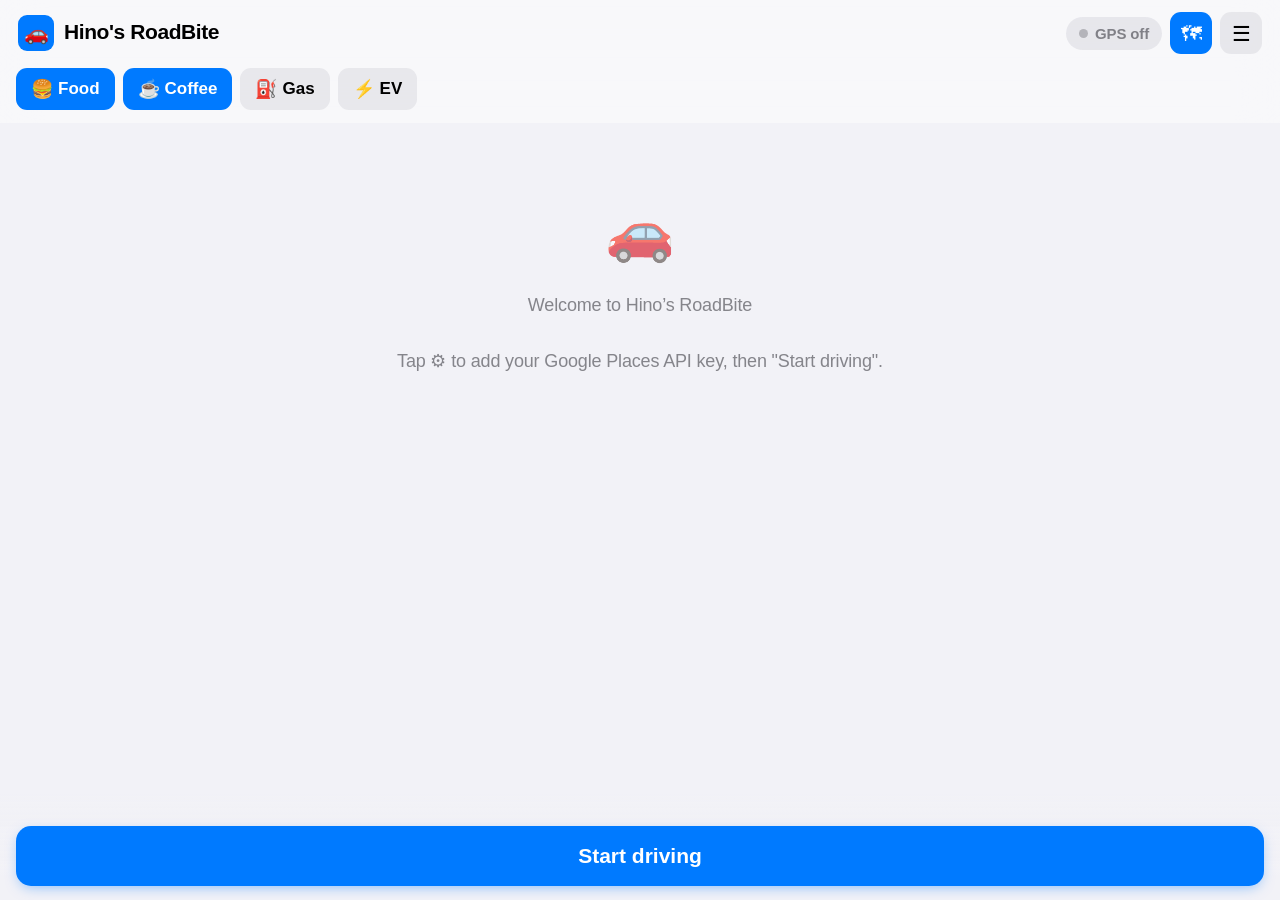
==== index.html @ 7e25fa5a "Add miles/kilometers units toggle in settings - Distances stored in miles internally; displayed in m" ====
<!DOCTYPE html>
<html lang="en">
<head>
  <meta charset="UTF-8" />
  <meta name="viewport" content="width=device-width, initial-scale=1, viewport-fit=cover, maximum-scale=1, user-scalable=no" />
  <meta name="theme-color" media="(prefers-color-scheme: light)" content="#f9f9fb" />
  <meta name="theme-color" media="(prefers-color-scheme: dark)" content="#141416" />
  <meta name="apple-mobile-web-app-capable" content="yes" />
  <meta name="apple-mobile-web-app-status-bar-style" content="default" />
  <meta name="apple-mobile-web-app-title" content="Hino's RoadBite" />
  <link rel="manifest" href="manifest.webmanifest" />
  <link rel="apple-touch-icon" href="icon-180.png" />
  <link rel="stylesheet" href="style.css" />
  <title>Hino's RoadBite — eats & coffee ahead</title>
</head>
<body>
  <header id="status-bar">
    <div class="brand">
      <span class="logo">🚗</span>
      <span class="title">Hino's RoadBite</span>
    </div>
    <div class="header-actions">
      <div id="gps" class="gps off">
        <span class="dot"></span>
        <span id="gps-text">GPS off</span>
      </div>
      <button id="map-toggle" class="icon-btn" aria-label="Toggle map">🗺</button>
      <button id="menu-btn" class="icon-btn" aria-label="Menu">☰</button>
    </div>
  </header>

  <nav id="filters">
    <div class="cats" id="cat-list">
      <button class="cat-chip active" data-cat="food"><span>🍔</span> Food</button>
      <button class="cat-chip active" data-cat="coffee"><span>☕</span> Coffee</button>
      <button class="cat-chip" data-cat="gas"><span>⛽</span> Gas</button>
      <button class="cat-chip" data-cat="ev"><span>⚡</span> EV</button>
    </div>
  </nav>

  <main>
    <div id="map-wrap" class="map-wrap hidden">
      <div id="map" class="map"></div>
      <button id="recenter-btn" class="recenter" aria-label="Recenter on my location">
        <svg viewBox="0 0 24 24" fill="none" stroke="currentColor" stroke-width="2" stroke-linecap="round">
          <circle cx="12" cy="12" r="6"/>
          <line x1="12" y1="1.5" x2="12" y2="4"/><line x1="12" y1="20" x2="12" y2="22.5"/>
          <line x1="1.5" y1="12" x2="4" y2="12"/><line x1="20" y1="12" x2="22.5" y2="12"/>
          <circle cx="12" cy="12" r="1.6" fill="currentColor" stroke="none"/>
        </svg>
      </button>
    </div>
    <div id="quick-dest" class="quick hidden"></div>
    <div id="heading-banner" class="hidden"></div>
    <div id="controls" class="hidden">
      <div class="controls-row">
        <div class="sort-seg" id="sort-seg">
          <button class="sort-btn active" data-sort="best">Best</button>
          <button class="sort-btn" data-sort="closest">Closest</button>
          <button class="sort-btn" data-sort="cheapest">Cheapest</button>
        </div>
        <button id="opennow-toggle" class="chip">Open now</button>
      </div>
      <div class="controls-row time-row" id="time-seg">
        <span class="time-label">⏱ Reach in</span>
        <button class="time-btn active" data-min="0">Any</button>
        <button class="time-btn" data-min="15">15 min</button>
        <button class="time-btn" data-min="30">30 min</button>
        <button class="time-btn" data-min="60">1 hr</button>
      </div>
    </div>
    <ul id="results"></ul>
    <div id="empty" class="empty hidden"></div>
  </main>

  <button id="start-btn" class="primary">Start driving</button>

  <!-- Settings sheet -->
  <div id="settings" class="sheet hidden">
    <div class="sheet-inner">
      <h2>Settings</h2>

      <label class="field">
        <span>Google Places API key</span>
        <input id="api-key" type="text" placeholder="AIza…" autocomplete="off" spellcheck="false" />
        <small>Stored only on this device. Needs Maps JavaScript API + Places API (New) enabled.</small>
      </label>

      <label class="field">
        <span>Destination <span id="dest-status" class="muted"></span></span>
        <input id="dest" type="text" placeholder="e.g. Lewiston, ME" autocomplete="off" />
        <small>Sets your travel direction toward this place. Leave blank to use your live GPS heading.</small>
      </label>

      <label class="field">
        <span>🏠 Home <span id="home-status" class="muted"></span></span>
        <input id="home" type="text" placeholder="e.g. Philadelphia, PA" autocomplete="off" />
        <small>Appears as a one-tap destination on the home screen.</small>
      </label>

      <div class="field">
        <span>⭐ Favorite destinations</span>
        <div id="fav-list" class="favs"></div>
        <div class="fav-add">
          <input id="fav-input" type="text" placeholder="Add a place…" autocomplete="off" />
          <button id="fav-add-btn" type="button" class="chip">Add</button>
        </div>
        <small id="fav-msg">Saved places show as one-tap chips at the top of the home screen.</small>
      </div>

      <div class="field">
        <span>Cuisines <span class="muted">(food category)</span></span>
        <div id="cuisine-list" class="cuisines"></div>
        <small>Pick one or more to narrow restaurants. None selected = all restaurants.</small>
      </div>

      <label class="field row">
        <input id="starbucks-only" type="checkbox" />
        <span>Starbucks only (coffee)</span>
      </label>

      <label class="field row">
        <input id="alert-nearby" type="checkbox" />
        <span>Buzz me when a great stop (≥4.5★) is within 1 mi</span>
      </label>

      <label class="field row">
        <input id="units-km" type="checkbox" />
        <span>Show distances in kilometers</span>
      </label>

      <label class="field row">
        <input id="ahead-only" type="checkbox" checked />
        <span>Only show places ahead of me</span>
      </label>

      <hr />

      <details>
        <summary>Fine-tuning (ratings, detour, range)</summary>
        <div id="stepper-list" class="steppers-list"></div>
      </details>
      <details>
        <summary>How to use</summary>
        <ol class="help">
          <li>Pick what you want from the chips up top — <b>Food</b>, <b>Coffee</b>, <b>Gas</b>, <b>EV</b> (tap more than one).</li>
          <li>Tap <b>Start driving</b> to use your live GPS. Results refresh as you drive.</li>
          <li>Set a <b>Destination</b> (or tap <b>Home</b> / a ⭐ favorite) to aim suggestions that way — or leave it on <b>📍 Live</b> to follow your heading.</li>
          <li>Use <b>Best / Closest / Cheapest</b> to re-sort, and <b>Open now</b> to hide closed spots.</li>
          <li>Tap the blue arrow for turn-by-turn in Maps. Tap a row to find it on the 🗺 map (and a pin to find its row).</li>
        </ol>
      </details>

      <details>
        <summary>About</summary>
        <p class="muted">Hino’s RoadBite finds well-rated restaurants, coffee, gas, and EV charging just ahead of you on a drive — ranked by how little they add to your route. Built for the Philadelphia ⇄ Lewiston, ME run. Place data and ratings from Google.</p>
        <p class="muted">Version <span id="app-version">1.0</span> · <a href="https://github.com/srinidharmalingam-create/roadbite" target="_blank" rel="noopener">source</a></p>
      </details>

      <details>
        <summary>Simulate driving (testing)</summary>
        <p class="muted">Run a mock Philly→Lewiston drive without moving. Useful to try the app at your desk.</p>
        <button id="sim-btn" class="chip">▶ Start simulation</button>
      </details>

      <button id="settings-done" class="primary">Done</button>
    </div>
  </div>

  <!-- Destination prompt (shown on Start driving when none is set) -->
  <div id="dest-prompt" class="sheet hidden">
    <div class="sheet-inner">
      <h2>Where are you headed?</h2>
      <p class="muted">Pick a destination so suggestions stay strictly ahead on your route. You can change it anytime.</p>
      <div id="prompt-quick" class="quick-prompt"></div>
      <label class="field">
        <input id="prompt-dest" type="text" placeholder="Enter a destination…" autocomplete="off" />
      </label>
      <button id="prompt-go" class="primary">Start driving</button>
      <button id="prompt-skip" class="linkbtn">Skip — use my live heading</button>
    </div>
  </div>

  <script src="config.js"></script>
  <script src="app.js"></script>
</body>
</html>
---- style.css ----
:root {
  /* Apple "light" system palette */
  --bg: #f2f2f7;
  --bg-elev: #ffffff;
  --card: #ffffff;
  --label: #000000;
  --label-2: rgba(60,60,67,.6);
  --label-3: rgba(60,60,67,.3);
  --separator: rgba(60,60,67,.18);
  --fill: rgba(118,118,128,.12);
  --fill-2: rgba(118,118,128,.16);
  --blue: #007aff;
  --green: #34c759;
  --red: #ff3b30;
  --orange: #ff9500;
  --brown: #a2845e;
  --gas: #5856d6;
  --ev: #30b0c7;
  --star: #ff9f0a;
  --seg-sel: #ffffff;
  --header-bg: rgba(249,249,251,.8);

  --radius: 14px;
  --safe-top: env(safe-area-inset-top, 0px);
  --safe-bottom: env(safe-area-inset-bottom, 0px);
}

@media (prefers-color-scheme: dark) {
  :root {
    --bg: #000000;
    --bg-elev: #1c1c1e;
    --card: #1c1c1e;
    --label: #ffffff;
    --label-2: rgba(235,235,245,.6);
    --label-3: rgba(235,235,245,.3);
    --separator: rgba(84,84,88,.65);
    --fill: rgba(118,118,128,.24);
    --fill-2: rgba(118,118,128,.36);
    --blue: #0a84ff;
    --green: #30d158;
    --red: #ff453a;
    --orange: #ff9f0a;
    --brown: #ac8e68;
    --gas: #5e5ce6;
    --ev: #40c8e0;
    --star: #ffd60a;
    --seg-sel: #636366;
    --header-bg: rgba(20,20,22,.8);
  }
}

* { box-sizing: border-box; -webkit-tap-highlight-color: transparent; }

html, body {
  margin: 0;
  color: var(--label);
  background: var(--bg);
  font-family: -apple-system, BlinkMacSystemFont, "SF Pro Text", "Segoe UI", Roboto, sans-serif;
  height: 100%;
  -webkit-font-smoothing: antialiased;
  letter-spacing: -.01em;
}

body {
  display: flex;
  flex-direction: column;
  min-height: 100dvh;
  padding-top: var(--safe-top);
  padding-bottom: var(--safe-bottom);
}

/* ---------- Header ---------- */
#status-bar {
  display: flex; align-items: center; justify-content: space-between;
  padding: 12px 18px 10px;
  position: sticky; top: 0; z-index: 6;
  background: var(--header-bg);
  backdrop-filter: saturate(180%) blur(20px);
  -webkit-backdrop-filter: saturate(180%) blur(20px);
}
.brand { display: flex; align-items: center; gap: 10px; min-width: 0; flex: 1 1 auto; }
.brand .logo {
  font-size: 20px; width: 36px; height: 36px; flex: 0 0 auto; display: grid; place-items: center;
  border-radius: 9px; background: var(--blue);
}
.brand .title {
  font-weight: 700; font-size: 21px; letter-spacing: -.02em;
  white-space: nowrap; overflow: hidden; text-overflow: ellipsis;
}

.header-actions { display: flex; align-items: center; gap: 8px; flex: 0 0 auto; }
.icon-btn {
  flex: 0 0 auto; width: 42px; height: 42px; border-radius: 11px; border: 0;
  background: var(--fill); color: var(--label); font-size: 21px; line-height: 1; cursor: pointer;
  display: grid; place-items: center; transition: .15s;
}
.icon-btn:active { opacity: .6; }
.icon-btn.active { background: var(--blue); color: #fff; }

.gps {
  display: flex; align-items: center; gap: 7px; flex: 0 0 auto;
  font-size: 15px; font-weight: 600;
  padding: 8px 13px; border-radius: 999px;
  background: var(--fill); color: var(--label-2);
}
/* On narrow screens (e.g. a folded cover display) shrink GPS to just the dot. */
@media (max-width: 400px) {
  #gps-text { display: none; }
  .gps { padding: 10px; }
}
.gps .dot { width: 9px; height: 9px; border-radius: 50%; background: var(--label-3); }
.gps.on { color: var(--green); background: rgba(52,199,89,.15); }
.gps.on .dot { background: var(--green); animation: pulse 1.8s infinite; }
.gps.error { color: var(--red); background: rgba(255,59,48,.15); }
.gps.error .dot { background: var(--red); }
@keyframes pulse {
  0% { box-shadow: 0 0 0 0 rgba(52,199,89,.5); }
  70% { box-shadow: 0 0 0 7px rgba(52,199,89,0); }
  100% { box-shadow: 0 0 0 0 rgba(52,199,89,0); }
}

/* ---------- Filters: category chips ---------- */
#filters {
  display: flex; align-items: center; gap: 8px;
  padding: 4px 16px 12px;
  position: sticky; top: 56px; z-index: 5;
  background: var(--header-bg);
  backdrop-filter: saturate(180%) blur(20px);
  -webkit-backdrop-filter: saturate(180%) blur(20px);
}
.cats {
  display: flex; flex-wrap: nowrap; gap: 8px; flex: 1; overflow-x: auto;
  scrollbar-width: none; padding-bottom: 1px;
}
.cats::-webkit-scrollbar { display: none; }
.cat-chip {
  flex: 0 0 auto; border: 0; background: var(--fill); color: var(--label);
  font-size: 17px; font-weight: 600; padding: 10px 15px; border-radius: 11px;
  cursor: pointer; transition: .15s; display: inline-flex; align-items: center; gap: 5px;
}
.cat-chip span { font-size: 18px; }
.cat-chip:active { opacity: .6; }
.cat-chip.active { background: var(--blue); color: #fff; }
.chip {
  border: 0; background: var(--fill); color: var(--blue);
  font-size: 19px; font-weight: 600; padding: 10px 14px; border-radius: 11px; cursor: pointer;
  white-space: nowrap; transition: .15s; flex: 0 0 auto;
}
.chip:active { opacity: .6; }

/* ---------- Main ---------- */
main { flex: 1; overflow-y: auto; padding: 6px 16px 140px; }

/* Map */
.map-wrap { position: relative; margin: 4px 0 12px; }
.map {
  width: 100%; height: 220px; border-radius: 14px; overflow: hidden;
  background: var(--fill);
}
.recenter {
  position: absolute; right: 12px; bottom: 12px;
  width: 46px; height: 46px; border-radius: 50%;
  border: 0; background: var(--bg-elev); color: var(--blue); cursor: pointer;
  box-shadow: 0 2px 10px rgba(0,0,0,.28);
  display: grid; place-items: center;
}
.recenter svg { width: 24px; height: 24px; }
.recenter:active { opacity: .7; }

/* Sort + Open-now controls */
#controls { display: flex; flex-direction: column; gap: 8px; margin-bottom: 12px; }
.controls-row { display: flex; align-items: center; gap: 8px; }
.time-row { gap: 6px; overflow-x: auto; scrollbar-width: none; }
.time-row::-webkit-scrollbar { display: none; }
.time-label { font-size: 14px; font-weight: 600; color: var(--label-2); flex: 0 0 auto; }
.time-btn {
  flex: 0 0 auto; border: 0; background: var(--fill); color: var(--label);
  font-size: 14px; font-weight: 600; padding: 8px 12px; border-radius: 9px; cursor: pointer; transition: .15s;
}
.time-btn:active { opacity: .6; }
.time-btn.active { background: var(--blue); color: #fff; }
.sort-seg {
  display: flex; background: var(--fill); border-radius: 10px; padding: 3px; flex: 1;
}
.sort-btn {
  flex: 1; border: 0; background: transparent; color: var(--label);
  font-size: 15px; font-weight: 600; padding: 8px 4px; border-radius: 8px;
  cursor: pointer; transition: .15s;
}
.sort-btn.active {
  background: var(--seg-sel); color: var(--label);
  box-shadow: 0 3px 8px rgba(0,0,0,.12), 0 1px 1px rgba(0,0,0,.04);
}
#opennow-toggle { font-size: 15px; }
#opennow-toggle.active { background: var(--green); color: #fff; }

/* Quick destination chips (Home + favorites) */
.quick {
  display: flex; gap: 8px; overflow-x: auto; padding: 4px 2px 12px;
  scrollbar-width: none;
}
.quick::-webkit-scrollbar { display: none; }
.qd {
  flex: 0 0 auto; border: .5px solid var(--separator); background: var(--card); color: var(--label);
  font-size: 16px; font-weight: 600; padding: 9px 15px; border-radius: 999px; cursor: pointer;
  transition: .15s; white-space: nowrap;
}
.qd:active { opacity: .6; }
.qd.active { background: var(--blue); color: #fff; border-color: var(--blue); }

#heading-banner {
  display: flex; align-items: center; justify-content: center; gap: 7px;
  color: var(--label-2); font-size: 16px; font-weight: 500;
  padding: 2px 0 14px; text-align: center;
}
#heading-banner b { color: var(--label); font-weight: 600; }
#heading-banner .sep { color: var(--label-3); }

/* Rows grouped into one inset card like Apple Maps lists */
#results {
  list-style: none; margin: 0; padding: 0;
  background: var(--card); border-radius: var(--radius); overflow: hidden;
  box-shadow: 0 1px 0 rgba(0,0,0,.02);
}

.row {
  display: flex; align-items: center; gap: 14px;
  padding: 15px 16px;
  position: relative;
  animation: rise .28s ease backwards;
}
.row + .row::before {
  content: ""; position: absolute; top: 0; left: 70px; right: 0;
  border-top: .5px solid var(--separator);
}
#results .row:nth-child(1){animation-delay:.02s} #results .row:nth-child(2){animation-delay:.05s}
#results .row:nth-child(3){animation-delay:.08s} #results .row:nth-child(4){animation-delay:.11s}
#results .row:nth-child(n+5){animation-delay:.14s}
@keyframes rise { from { opacity: 0; transform: translateY(6px); } to { opacity: 1; transform: none; } }
.row:active { background: var(--fill); }
.row.hl { animation: rowflash 1.6s ease; }
@keyframes rowflash {
  0%, 100% { background: transparent; }
  15%, 55% { background: rgba(10,132,255,.16); }
}

.cat-icon {
  width: 40px; height: 40px; border-radius: 9px; flex: 0 0 auto;
  display: grid; place-items: center; color: #fff;
}
.cat-icon svg { width: 24px; height: 24px; }
.row.food .cat-icon { background: var(--orange); }
.row.coffee .cat-icon { background: var(--brown); }
.row.gas .cat-icon { background: var(--gas); }
.row.ev .cat-icon { background: var(--ev); }

.info { flex: 1; min-width: 0; }
.title {
  font-weight: 600; font-size: 19px; letter-spacing: -.02em;
  white-space: nowrap; overflow: hidden; text-overflow: ellipsis; margin-bottom: 3px;
}
.sub, .line3 {
  font-size: 15.5px; color: var(--label-2);
  white-space: nowrap; overflow: hidden; text-overflow: ellipsis;
}
.line3 { margin-top: 2px; }
.sub .stars { color: var(--star); font-weight: 600; }
.sub .count { color: var(--label-2); }
.mid { margin: 0 5px; color: var(--label-3); }
.line3 .detour { color: var(--green); font-weight: 500; }
.line3 .open { color: var(--green); font-weight: 600; }
.line3 .open.closed { color: var(--red); }
.line3 .price { color: var(--green); font-weight: 700; }
.line3 .evinfo { color: var(--ev); font-weight: 600; }

.trail {
  flex: 0 0 auto; display: flex; flex-direction: column; align-items: center; gap: 6px;
}
.trail .away { font-size: 15px; font-weight: 600; color: var(--label-2); letter-spacing: -.02em; }
.trail .eta { font-size: 13px; font-weight: 700; color: var(--blue); margin-top: -2px; }
.trail-btns { display: flex; align-items: center; gap: 8px; }
.dirs {
  width: 50px; height: 50px; border-radius: 50%;
  border: 0; background: var(--blue); color: #fff; cursor: pointer;
  display: grid; place-items: center; transition: transform .12s;
}
.dirs svg { width: 25px; height: 25px; transform: translateX(-1px); }
.dirs:active { transform: scale(.9); }
.share {
  width: 40px; height: 40px; border-radius: 50%;
  border: 0; background: var(--fill); color: var(--blue); cursor: pointer;
  display: grid; place-items: center; transition: transform .12s;
}
.share svg { width: 20px; height: 20px; }
.share:active { transform: scale(.9); }

/* Toast */
#toast {
  position: fixed; left: 50%; bottom: calc(90px + var(--safe-bottom)); transform: translateX(-50%) translateY(10px);
  background: var(--label); color: var(--bg); font-size: 15px; font-weight: 600;
  padding: 12px 18px; border-radius: 999px; box-shadow: 0 6px 20px rgba(0,0,0,.3);
  opacity: 0; pointer-events: none; transition: opacity .2s, transform .2s; z-index: 30;
  max-width: 88%; text-align: center;
}
#toast.show { opacity: 1; transform: translateX(-50%) translateY(0); }

/* Destination prompt */
#dest-prompt .sheet-inner p { margin: 0 0 16px; font-size: 15px; line-height: 1.45; }
.quick-prompt { display: flex; flex-wrap: wrap; gap: 8px; margin-bottom: 16px; }
.quick-prompt:empty { display: none; }
#prompt-go { width: 100%; margin: 4px 0 0; }
.linkbtn {
  display: block; width: 100%; margin: 14px 0 0; padding: 12px;
  border: 0; background: transparent; color: var(--blue);
  font-size: 16px; font-weight: 600; cursor: pointer;
}
.linkbtn:active { opacity: .6; }

/* Stepper controls (replace sliders — no drag to catch while scrolling) */
.steppers-list { margin-top: 6px; }
.steppers-list .field { margin-bottom: 18px; }
.stepper { display: flex; align-items: center; justify-content: space-between; gap: 12px; }
.stepper-label { font-weight: 600; font-size: 16px; }
.stepper-ctl {
  display: flex; align-items: center; background: var(--fill); border-radius: 12px; flex: 0 0 auto;
}
.step-btn {
  width: 48px; height: 46px; border: 0; background: transparent; color: var(--blue);
  font-size: 26px; font-weight: 600; line-height: 1; cursor: pointer; display: grid; place-items: center;
}
.step-btn:active { opacity: .45; }
.stepper-val { min-width: 66px; text-align: center; font-size: 16px; font-weight: 700; }

/* ---------- Empty / welcome ---------- */
.empty {
  text-align: center; color: var(--label-2); padding: 60px 28px; font-size: 18px; line-height: 1.55;
  white-space: pre-line;
}
.empty .big { font-size: 56px; display: block; margin-bottom: 16px; }

/* ---------- Start button ---------- */
.primary {
  border: 0; color: #fff; font-size: 21px; font-weight: 600;
  padding: 18px; border-radius: 15px; cursor: pointer; background: var(--blue);
  margin: 0 16px calc(14px + var(--safe-bottom)); width: calc(100% - 32px);
  transition: transform .12s, opacity .12s;
  box-shadow: 0 4px 14px -4px rgba(0,122,255,.5);
}
.primary:active { opacity: .85; transform: scale(.99); }
#start-btn { position: fixed; bottom: 0; left: 0; z-index: 3; }
#start-btn.running { background: var(--red); box-shadow: 0 4px 14px -4px rgba(255,59,48,.5); }

/* fade behind fixed button */
body::after {
  content: ""; position: fixed; left: 0; right: 0; bottom: 0; height: 110px; pointer-events: none;
  background: linear-gradient(180deg, transparent, var(--bg) 78%); z-index: 1;
}

.hidden { display: none !important; }
.muted { color: var(--label-2); }

/* ---------- Settings sheet ---------- */
.sheet {
  position: fixed; inset: 0; z-index: 20;
  background: rgba(0,0,0,.35);
  display: flex; align-items: flex-end;
  animation: fade .2s ease;
}
@media (prefers-color-scheme: dark) { .sheet { background: rgba(0,0,0,.6); } }
@keyframes fade { from { opacity: 0; } to { opacity: 1; } }
.sheet-inner {
  background: var(--bg); width: 100%; max-height: 92dvh; overflow-y: auto;
  border-radius: 14px 14px 0 0; padding: 8px 20px calc(24px + var(--safe-bottom));
  animation: slideUp .3s cubic-bezier(.2,.85,.3,1);
}
@keyframes slideUp { from { transform: translateY(50px); } to { transform: none; } }
.sheet-inner::before {
  content: ""; display: block; width: 36px; height: 5px; border-radius: 99px;
  background: var(--label-3); margin: 0 auto 16px;
}
.sheet h2 { margin: 2px 0 22px; font-size: 26px; font-weight: 700; letter-spacing: -.02em; }
.field { display: flex; flex-direction: column; gap: 10px; margin-bottom: 24px; font-size: 16px; }
.field.row { flex-direction: row; align-items: center; gap: 13px; padding: 0; }
.field.row::before { content: none; }
.field > span { font-weight: 600; font-size: 17px; }
.field > span b { color: var(--blue); }
.field > span .muted { font-weight: 400; }

.cuisines { display: flex; flex-wrap: wrap; gap: 9px; }
.cuisine-chip {
  border: .5px solid var(--separator); background: var(--card); color: var(--label);
  font-size: 17px; font-weight: 500; padding: 9px 15px; border-radius: 999px; cursor: pointer;
  transition: .15s;
}
.cuisine-chip:active { opacity: .6; }
.cuisine-chip.active { background: var(--blue); color: #fff; border-color: var(--blue); }

#dest-status { font-size: 15px; font-weight: 500; }

.favs { display: flex; flex-direction: column; gap: 8px; }
.favs.empty-favs { display: none; }
.fav-row {
  display: flex; align-items: center; justify-content: space-between; gap: 10px;
  background: var(--card); border: .5px solid var(--separator); border-radius: 11px;
  padding: 11px 14px; font-size: 16px;
}
.fav-row span { overflow: hidden; text-overflow: ellipsis; white-space: nowrap; }
.fav-del {
  flex: 0 0 auto; border: 0; background: var(--fill); color: var(--label-2);
  width: 30px; height: 30px; border-radius: 50%; font-size: 14px; cursor: pointer;
}
.fav-del:active { opacity: .6; }
.fav-add { display: flex; gap: 8px; }
.fav-add input { flex: 1; }
.fav-add .chip { background: var(--blue); color: #fff; }
.field small { color: var(--label-2); font-weight: 400; line-height: 1.45; font-size: 15px; }
.field input[type=text] {
  background: var(--card); border: .5px solid var(--separator); color: var(--label);
  padding: 15px; border-radius: 11px; font-size: 18px;
}
.field input[type=text]:focus { outline: none; border-color: var(--blue); }
.field input[type=range] { accent-color: var(--blue); height: 30px; }
.field input[type=checkbox] { width: 26px; height: 26px; accent-color: var(--blue); }
.sheet hr { border: 0; border-top: .5px solid var(--separator); margin: 6px 0 18px; }
.sheet details summary { font-weight: 600; cursor: pointer; padding: 8px 0; color: var(--blue); font-size: 17px; }
.sheet details p { font-size: 15px; color: var(--label-2); line-height: 1.5; }
.sheet details p a { color: var(--blue); }
.help { font-size: 15px; color: var(--label); line-height: 1.55; margin: 6px 0; padding-left: 22px; }
.help li { margin-bottom: 8px; }
.help b { font-weight: 600; }
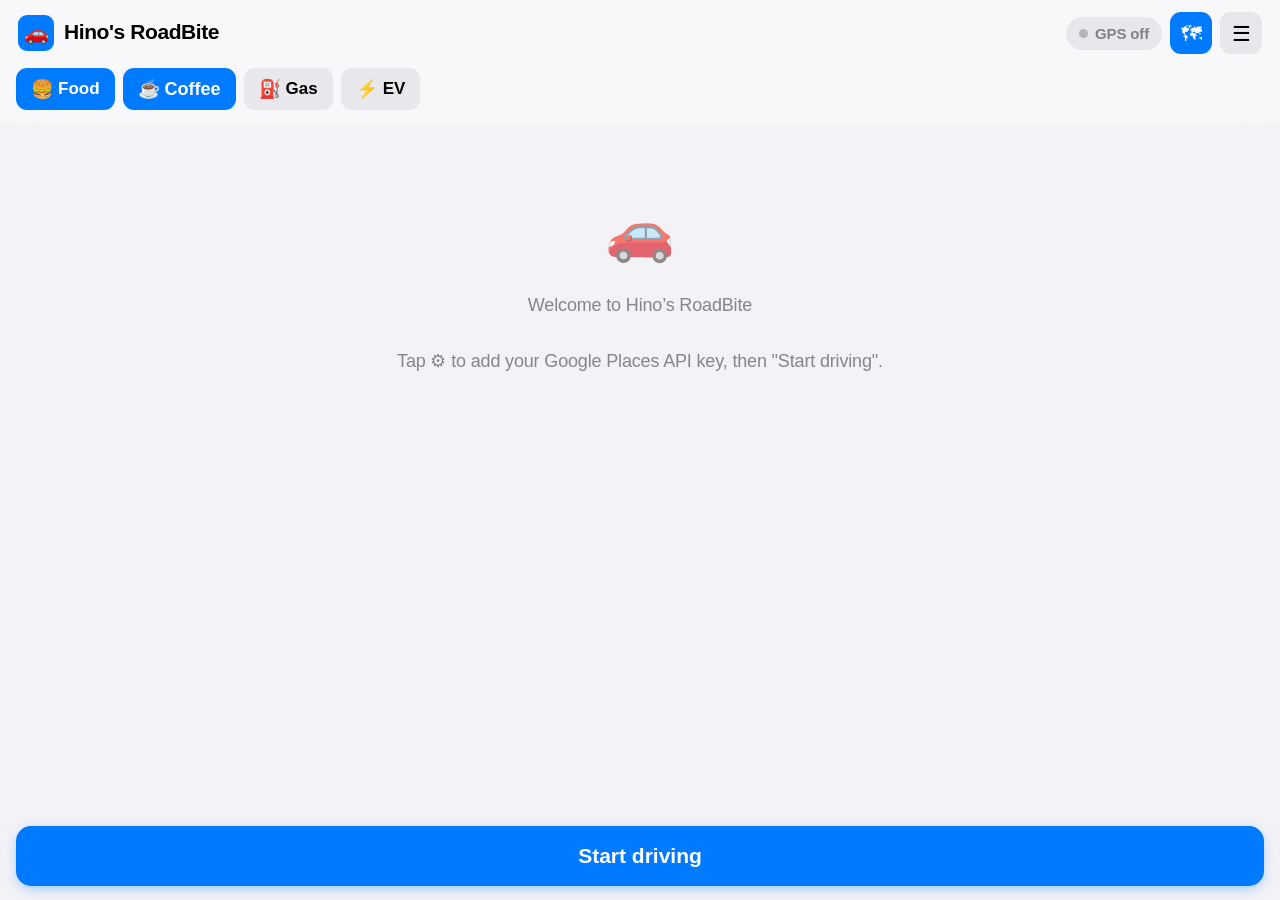
==== commit 0c03da92: "3-state Coffee chip (Coffee / Starbucks / off) + network-first service worker - Coffee chip cycles o" ====
--- a/index.html
+++ b/index.html
@@ -32,7 +32,7 @@
   <nav id="filters">
     <div class="cats" id="cat-list">
       <button class="cat-chip active" data-cat="food"><span>🍔</span> Food</button>
-      <button class="cat-chip active" data-cat="coffee"><span>☕</span> Coffee</button>
+      <button class="cat-chip active" data-cat="coffee"><span class="ci" aria-hidden="true">☕</span> <span class="cl">Coffee</span></button>
       <button class="cat-chip" data-cat="gas"><span>⛽</span> Gas</button>
       <button class="cat-chip" data-cat="ev"><span>⚡</span> EV</button>
     </div>
@@ -115,11 +115,6 @@
       </div>
 
       <label class="field row">
-        <input id="starbucks-only" type="checkbox" />
-        <span>Starbucks only (coffee)</span>
-      </label>
-
-      <label class="field row">
         <input id="alert-nearby" type="checkbox" />
         <span>Buzz me when a great stop (≥4.5★) is within 1 mi</span>
       </label>
--- a/style.css
+++ b/style.css
@@ -141,6 +141,7 @@
 .cat-chip span { font-size: 18px; }
 .cat-chip:active { opacity: .6; }
 .cat-chip.active { background: var(--blue); color: #fff; }
+.cat-chip.sbux { background: #00704a; color: #fff; }   /* Starbucks green */
 .chip {
   border: 0; background: var(--fill); color: var(--blue);
   font-size: 19px; font-weight: 600; padding: 10px 14px; border-radius: 11px; cursor: pointer;
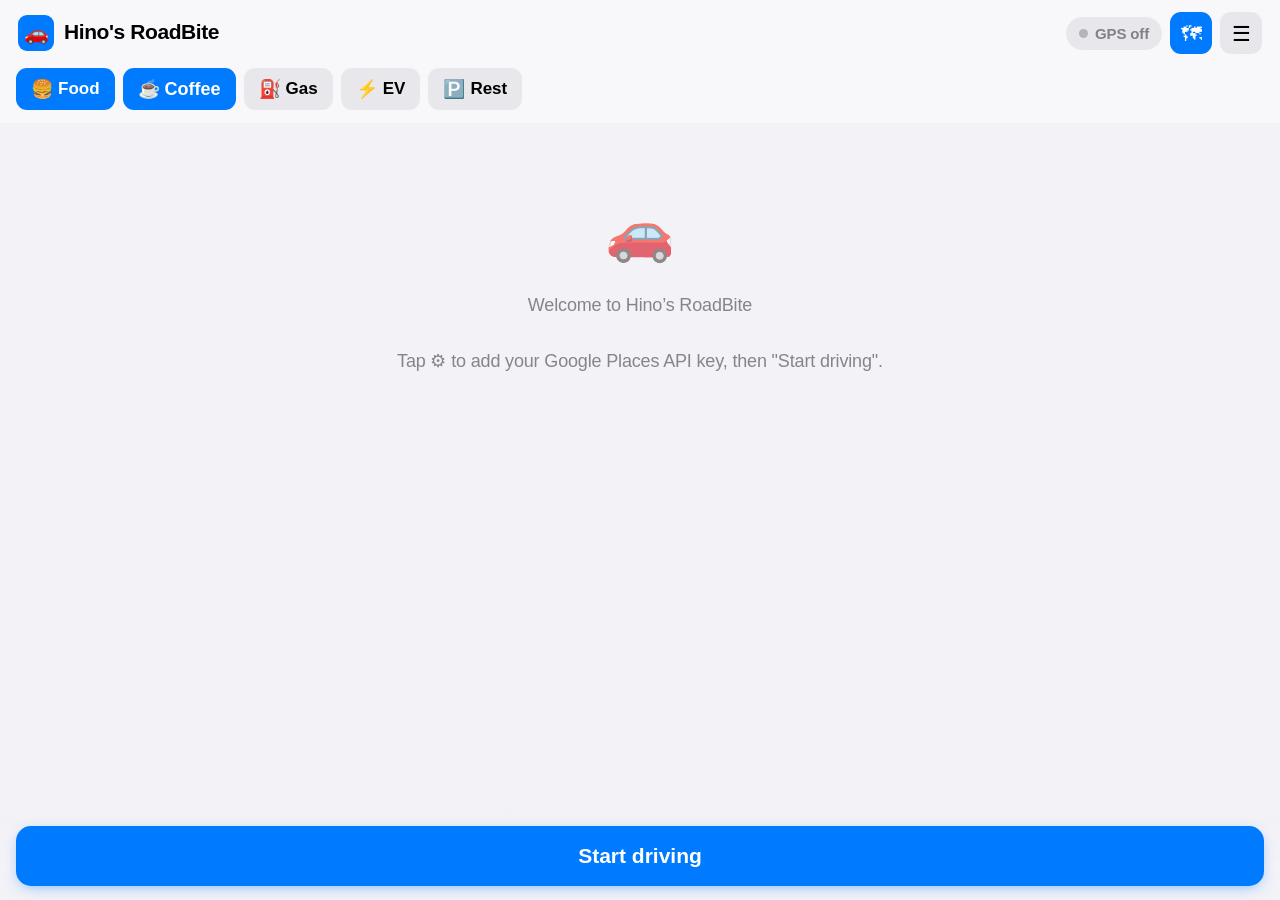
==== commit c6e29522: "Add 2h/3h reach-in windows, Rest-area category, and a place-details sheet - Reach in: add 2 hr and 3" ====
--- a/index.html
+++ b/index.html
@@ -35,6 +35,7 @@
       <button class="cat-chip active" data-cat="coffee"><span class="ci" aria-hidden="true">☕</span> <span class="cl">Coffee</span></button>
       <button class="cat-chip" data-cat="gas"><span>⛽</span> Gas</button>
       <button class="cat-chip" data-cat="ev"><span>⚡</span> EV</button>
+      <button class="cat-chip" data-cat="rest"><span>🅿️</span> Rest</button>
     </div>
   </nav>
 
@@ -67,6 +68,8 @@
         <button class="time-btn" data-min="15">15 min</button>
         <button class="time-btn" data-min="30">30 min</button>
         <button class="time-btn" data-min="60">1 hr</button>
+        <button class="time-btn" data-min="120">2 hr</button>
+        <button class="time-btn" data-min="180">3 hr</button>
       </div>
     </div>
     <ul id="results"></ul>
@@ -176,6 +179,11 @@
     </div>
   </div>
 
+  <!-- Place details (opens when you tap a result) -->
+  <div id="detail" class="sheet hidden">
+    <div class="sheet-inner" id="detail-inner"></div>
+  </div>
+
   <script src="config.js"></script>
   <script src="app.js"></script>
 </body>
--- a/style.css
+++ b/style.css
@@ -16,6 +16,7 @@
   --brown: #a2845e;
   --gas: #5856d6;
   --ev: #30b0c7;
+  --rest: #3f9e56;
   --star: #ff9f0a;
   --seg-sel: #ffffff;
   --header-bg: rgba(249,249,251,.8);
@@ -43,6 +44,7 @@
     --brown: #ac8e68;
     --gas: #5e5ce6;
     --ev: #40c8e0;
+    --rest: #4cb567;
     --star: #ffd60a;
     --seg-sel: #636366;
     --header-bg: rgba(20,20,22,.8);
@@ -254,6 +256,7 @@
 .row.coffee .cat-icon { background: var(--brown); }
 .row.gas .cat-icon { background: var(--gas); }
 .row.ev .cat-icon { background: var(--ev); }
+.row.rest .cat-icon { background: var(--rest); }
 
 .info { flex: 1; min-width: 0; }
 .title {
@@ -429,3 +432,48 @@
 .help { font-size: 15px; color: var(--label); line-height: 1.55; margin: 6px 0; padding-left: 22px; }
 .help li { margin-bottom: 8px; }
 .help b { font-weight: 600; }
+
+/* ---------- Place details sheet ---------- */
+#detail-inner { position: relative; }
+.detail-x {
+  position: absolute; top: 2px; right: 2px; width: 36px; height: 36px; border-radius: 50%;
+  border: 0; background: var(--fill); color: var(--label-2); display: grid; place-items: center; cursor: pointer;
+}
+.detail-x svg { width: 18px; height: 18px; }
+.d-photo {
+  height: 170px; border-radius: 14px; margin: 4px 0 14px;
+  background-size: cover; background-position: center; background-color: var(--fill);
+}
+.d-head { display: flex; gap: 12px; align-items: flex-start; margin-bottom: 16px; padding-right: 40px; }
+.d-head .cat-icon { width: 44px; height: 44px; border-radius: 11px; color: #fff; flex: 0 0 auto; }
+.d-head .cat-icon svg { width: 26px; height: 26px; }
+.d-name { margin: 0 0 3px; font-size: 21px; font-weight: 700; line-height: 1.2; }
+.d-sub { font-size: 15px; color: var(--label-2); }
+.d-sub .d-rating { color: var(--star); font-weight: 700; }
+
+.d-actions { display: flex; gap: 8px; margin-bottom: 18px; flex-wrap: wrap; }
+.d-act {
+  flex: 1 1 0; min-width: 72px; display: flex; flex-direction: column; align-items: center; gap: 4px;
+  padding: 11px 6px; border-radius: 12px; border: 0; background: var(--fill); color: var(--blue);
+  font-size: 13px; font-weight: 600; cursor: pointer; text-decoration: none;
+}
+.d-act svg { width: 22px; height: 22px; }
+.d-act.primary { background: var(--blue); color: #fff; }
+.d-act:active { opacity: .7; }
+
+.d-meta { display: flex; flex-direction: column; gap: 12px; margin-bottom: 16px; }
+.d-row { display: flex; gap: 10px; align-items: flex-start; font-size: 15px; line-height: 1.4; }
+.d-ic { flex: 0 0 auto; color: var(--label-2); }
+.d-ic svg { width: 20px; height: 20px; }
+#d-hours b { color: var(--label); }
+.d-hours-all { margin-top: 6px; }
+.d-hours-all summary { color: var(--blue); font-size: 14px; font-weight: 600; cursor: pointer; }
+.d-hours-all { font-size: 14px; color: var(--label-2); line-height: 1.7; }
+
+.d-summary { font-size: 15px; line-height: 1.5; margin: 0 0 16px; }
+.d-reviews { display: flex; flex-direction: column; gap: 12px; margin-bottom: 8px; }
+.d-review { background: var(--fill); border-radius: 12px; padding: 12px 14px; }
+.d-review-top { display: flex; justify-content: space-between; align-items: center; font-size: 15px; }
+.d-review-stars { color: var(--star); font-size: 13px; letter-spacing: 1px; }
+.d-review-when { font-size: 13px; margin: 1px 0 6px; }
+.d-review-text { font-size: 14px; line-height: 1.5; }
